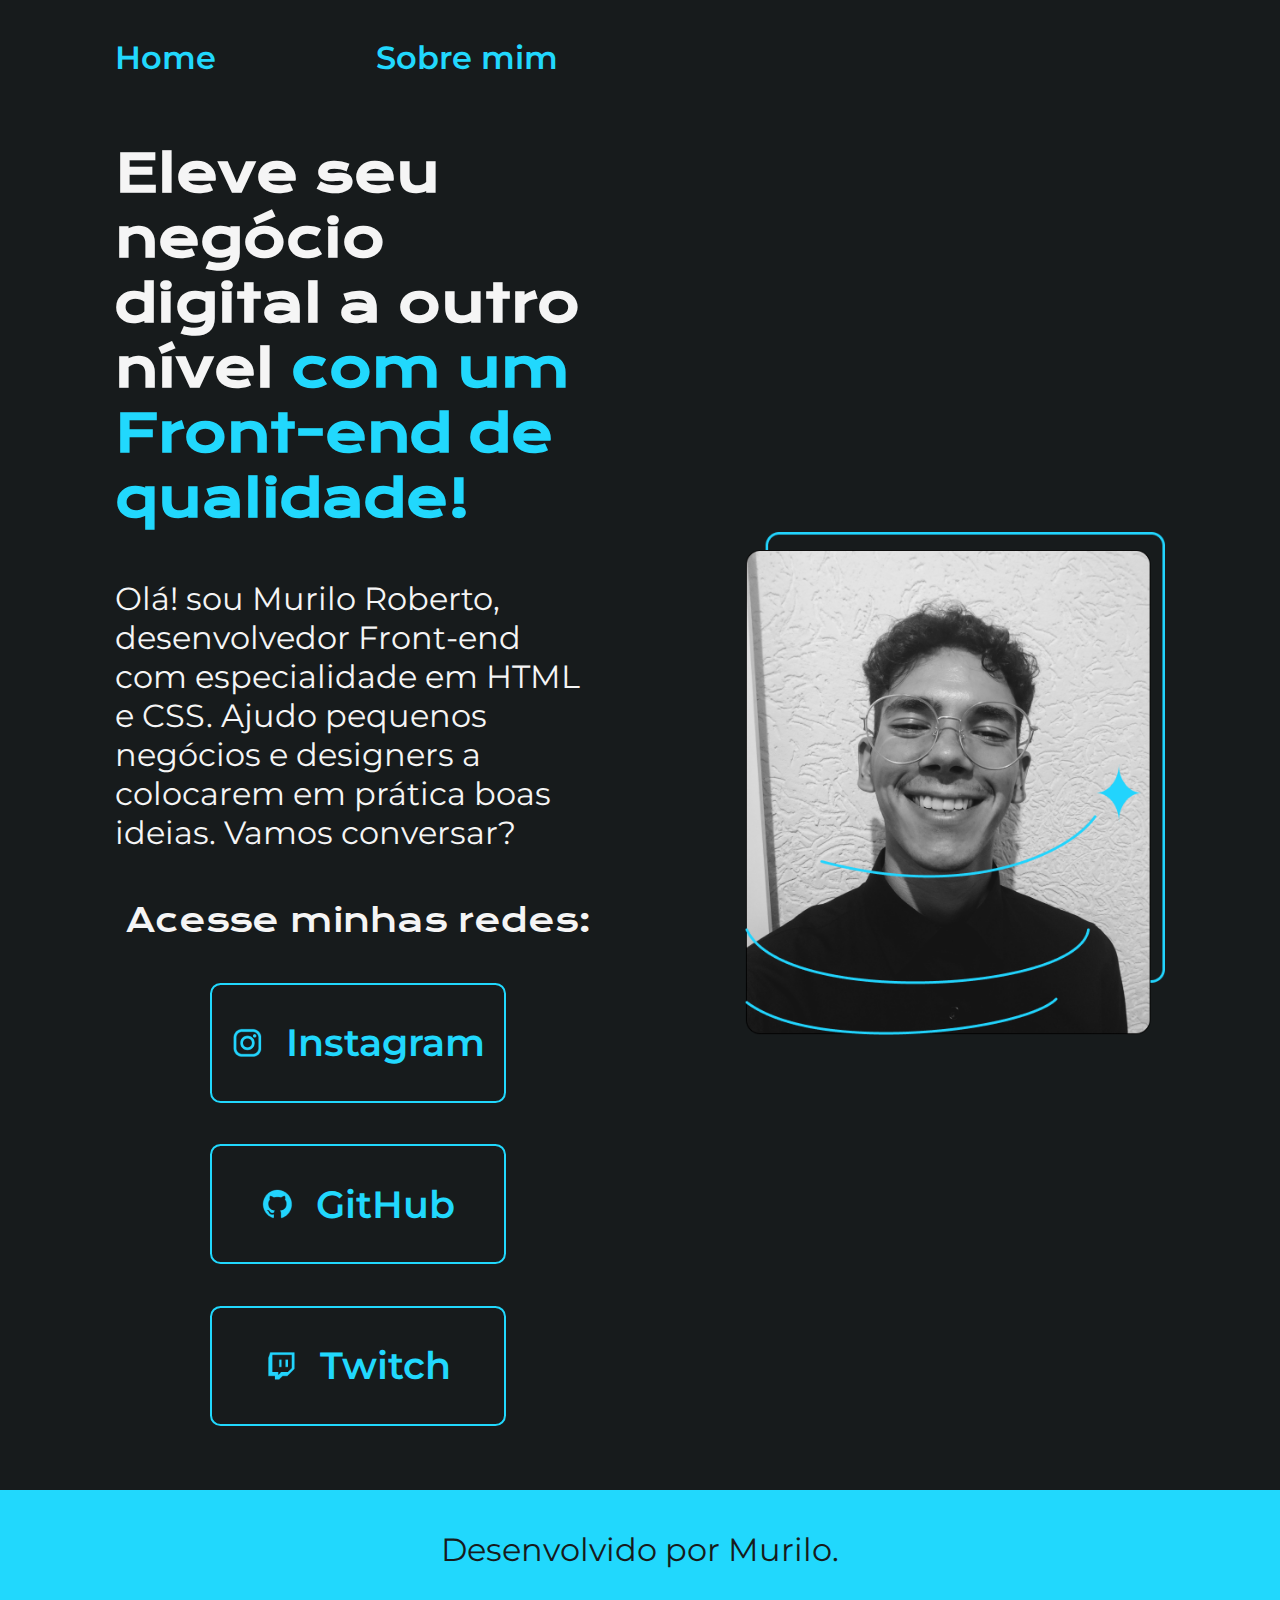
==== index.html @ a3195c80 "primeiro commit" ====
<!DOCTYPE html>
<html lang="pt-br">
  <head>
    <meta charset="UTF-8" />
    <meta http-equiv="X-UA-Compatible" content="IE=edge" />
    <meta name="viewport" content="width=device-width, initial-scale=1.0" />
    <title>Portifolio</title>
    <link rel="stylesheet" href="./styles/style.css" />
  </head>

  <body>
    <header>
      <nav class="cabecalho__menu">
        <a href="index.html" class="cabecalho__menu__link">Home</a>
        <a href="about.html" class="cabecalho__menu__link">Sobre mim</a>
      </nav>
    </header>
    <main class="apresentacao">
      <section class="apresentacao__conteudo">
        <h1 class="apresentacao__conteudo__titulo">
          Eleve seu negócio digital a outro nível<strong
            class="titulo-destaque"
          >
            com um Front-end de qualidade!
          </strong>
        </h1>
        <p class="apresentacao__conteudo__texto">
          Olá! sou Murilo Roberto, desenvolvedor Front-end com especialidade em
          HTML e CSS. Ajudo pequenos negócios e designers a colocarem em prática
          boas ideias. Vamos conversar?
        </p>
        <div class="apresentacao__links">
          <h2 class="apresentacao__links__subtitulo">Acesse minhas redes:</h2>
          <a
            class="apresentacao__links__link"
            href="https://www.instagram.com/murilo.magall"
          >
            <img src="assets/instagram.png" alt="icon instagram" />Instagram</a
          >
          <a
            class="apresentacao__links__link"
            href="https://github.com/MuriloRobem22"
          >
            <img src="assets/github.png" alt="icon github" />GitHub</a
          >
          <a class="apresentacao__links__link" href="x">
            <img src="assets/twitch.png" alt="icon twitch" />Twitch</a
          >
        </div>
      </section>
      <img
        class="apresentacao__img"
        src="assets/Imagemmmuri.png"
        alt="Foto do Murilo"
      />
    </main>
    <footer class="rodape">Desenvolvido por Murilo.</footer>
  </body>
</html>
---- styles/style.css ----
@import url('https://fonts.googleapis.com/css2?family=Krona+One&family=Montserrat:wght@400;600&display=swap');

:root{
    --hue: 550;
    --cor-destaque: hsl(var(--hue), 98%, 56%);
    --cor-text-principal: hsl(var(--hue), 0%, 96%);
    --cor-secundaria: hsl(var(--hue), 10%, 10%);
    --hover: hsl(var(--hue), 44%, 15%);
    --font-krona: 'Krona One', sans-serif;
    --font-montserrat: 'Montserrat', sans-serif;
}

*{
    margin: 0;
    padding: 0;
    text-decoration: none;
}

body{
    box-sizing: border-box;
    background-color: var(--cor-secundaria);
    color: var(--cor-text-principal);
    scroll-behavior: smooth;
}
.cabecalho__menu{
    display: flex;
    padding: 3% 0 0 9% ;
    gap: 10rem;
    font-family: var(--font-montserrat);
}

.cabecalho__menu__link{
    
    font-size: 2rem;
    font-weight: 600;
    color: var(--cor-destaque);
}



.titulo-destaque{
    color: var(--cor-destaque);
}

.apresentacao{
    padding: 5% 9%;
    display: flex;
    align-items: center;
    justify-content: space-between;
    gap: 9rem;

}
.apresentacao__conteudo{
    width: 50%;
    display: flex;
    flex-direction: column;
    gap: 3rem;
}

.apresentacao__conteudo__titulo{
    font-size: 3.2rem;
    font-family: var(--font-krona);
}

.apresentacao__conteudo__texto{
    font-size: 2rem;
    font-family: var(--font-montserrat);
}

.apresentacao__links{
    display: flex;
    justify-content: center;
    align-items: center;
    flex-direction: column;
    gap: 2.6rem;
}

.apresentacao__links__subtitulo{
   font-family: var(--font-krona);
font-weight: 400;
font-size: 2rem;
}

.apresentacao__links__link{
    display: flex;
    background-color: var(--cor-secundaria);
    width: 60%;
    text-align: center;
    align-items: center;
    justify-content: center;
    border-radius: 0.66rem;
    border: solid 0.16rem var(--cor-destaque);
    font-size: 2.4rem;
    font-weight: 600;
    padding: 2.15rem 0;
    text-decoration: none;
    color: var(--cor-destaque);
    font-family: var(--font-montserrat);
    text-align: center;
    gap: 1.333rem;
    transition: all 0.5s;

}

.apresentacao__links__link:hover{
    transition: all 0.5s;
    background-color: var(--hover);

}

.apresentacao__img{
    
    width: 40%;
}

.rodape{
    background-color: var(--cor-destaque);
    width: 100%;
    color: var(--cor-secundaria);
    font-family: var(--font-montserrat);
    padding: 2.5rem 0;
    text-align: center;
    font-size: 2rem;
    font-weight: 400;
}

/*sobre mim*/ 

.apresentacao__conteudo__texto__sb{
    font-size: 2rem;
    font-family: var(--font-montserrat);
    line-height: 3rem;
    font-weight: 400;
    color: var(--cor-text-principal);
}

/* responsibilidade*/

@media (min-width: 414px) and (max-width: 1200px) 
{
    .cabecalho__menu{
        padding: 3% 0 0 30% ;
    }
    .cabecalho__menu__link{
    
        font-size: 3rem;

    }

 .apresentacao{
    flex-direction: column-reverse;
 }
 .apresentacao__img{
    
    width: 65%;
}
.apresentacao__conteudo__titulo{
    font-size: 2.8rem;
    font-family: var(--font-krona);
}

.apresentacao__conteudo__texto{
    font-size: 2.0rem;
    font-family: var(--font-montserrat);
}
.apresentacao__conteudo{
    width: 65%;
    display: flex;
    flex-direction: column;
    gap: 3rem;
}
.apresentacao__conteudo__texto__sb{
    font-size: 2rem;
    line-height: 3rem;
}


.apresentacao__links{
    display: flex;
    justify-content: center;
    align-items: center;
    flex-direction: column;
    gap: 2.6rem;
}

.apresentacao__links__subtitulo{
   font-family: var(--font-krona);
font-weight: 400;
font-size: 2.9rem;
}

.apresentacao__links__link{  
    width: 90%;
    font-size: 2.9rem;
    padding: 2.15rem 0;
    text-align: center;
    gap: 1.333rem;
}

.rodape{
    font-size: 3.3rem;
}

}


@media (min-width: 0px) and (max-width: 414px){
    .cabecalho__menu{
        padding: 3% 0 0 20% ;
    }

    .cabecalho__menu__link{
    
        font-size: 2rem;

    }

 .apresentacao{
    flex-direction: column-reverse;
 }
 .apresentacao__img{
    
    width: 95%;
}
.apresentacao__conteudo__titulo{
    font-size:1.9rem;
    font-family: var(--font-krona);
}

.apresentacao__conteudo__texto{
    font-size: 1.7rem;
    font-family: var(--font-montserrat);
}
.apresentacao__conteudo{
    width: 95%;
    display: flex;
    flex-direction: column;
    gap: 3rem;
}
.apresentacao__conteudo__texto__sb{
    font-size: 1.9rem;
    line-height: 3rem;
}


.apresentacao__links{
    display: flex;
    justify-content: center;
    align-items: center;
    flex-direction: column;
    gap: 2.6rem;
}

.apresentacao__links__subtitulo{
   font-family: var(--font-krona);
font-weight: 400;
font-size: 2.3rem;
}

.apresentacao__links__link{  
    width: 95%;
    font-size: 1.7rem;
    padding: 2.15rem 0;
    text-align: center;
    gap: 1.333rem;
}

.rodape{
    font-size: 2.5rem;
}
}
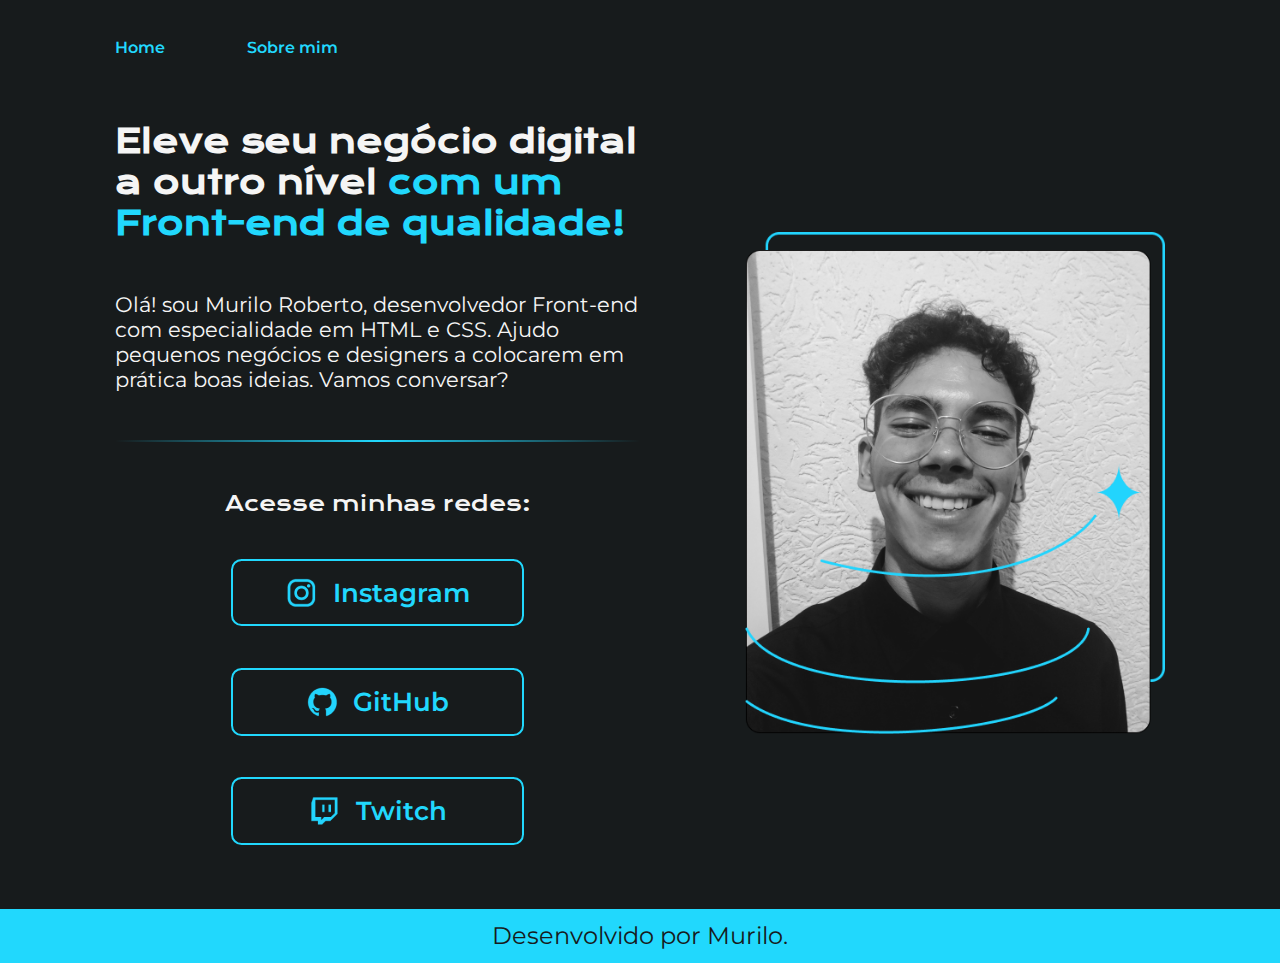
==== commit 38432edf: "Realizei alguns ajustes na responsibilidade e adicionei o divider" ====
--- a/index.html
+++ b/index.html
@@ -29,6 +29,9 @@
           HTML e CSS. Ajudo pequenos negócios e designers a colocarem em prática
           boas ideias. Vamos conversar?
         </p>
+
+        <div class="divider"></div>
+
         <div class="apresentacao__links">
           <h2 class="apresentacao__links__subtitulo">Acesse minhas redes:</h2>
           <a
--- a/styles/style.css
+++ b/styles/style.css
@@ -8,6 +8,8 @@
     --hover: hsl(var(--hue), 44%, 15%);
     --font-krona: 'Krona One', sans-serif;
     --font-montserrat: 'Montserrat', sans-serif;
+    --cor-divider: hsl( 550 , 98%, 56%);
+    --2cor-divider: hsla(190, 98%, 56%, 0);
 }
 
 *{
@@ -15,6 +17,39 @@
     padding: 0;
     text-decoration: none;
 }
+
+
+/* width */
+::-webkit-scrollbar {
+    width: 10px;
+  }
+  
+  ::-webkit-scrollbar-button{
+    cursor: pointer;
+  }
+
+  /* Track */
+  ::-webkit-scrollbar-track {
+    box-shadow: inset 0 0 5px var(--cor-destaque); 
+    border-radius: 10px;
+  }
+   
+  /* Handle */
+  ::-webkit-scrollbar-thumb {
+    box-shadow: inset 0 0 5px var(--hover);
+    background: var(--cor-destaque); 
+    border-radius: 0.66rem;
+  }
+
+  ::selection {
+    color: var(--cor-secundaria);
+    background: var(--cor-destaque);
+  }
+
+  .rodape::selection{
+    color: var(--cor-destaque);
+    background: var(--cor-secundaria);
+  }
 
 body{
     box-sizing: border-box;
@@ -25,13 +60,13 @@
 .cabecalho__menu{
     display: flex;
     padding: 3% 0 0 9% ;
-    gap: 10rem;
+    gap: 7%;
     font-family: var(--font-montserrat);
 }
 
 .cabecalho__menu__link{
     
-    font-size: 2rem;
+    font-size: 1rem;
     font-weight: 600;
     color: var(--cor-destaque);
 }
@@ -47,7 +82,7 @@
     display: flex;
     align-items: center;
     justify-content: space-between;
-    gap: 9rem;
+    gap: 4.4rem;
 
 }
 .apresentacao__conteudo{
@@ -58,12 +93,12 @@
 }
 
 .apresentacao__conteudo__titulo{
-    font-size: 3.2rem;
+    font-size: 2rem;
     font-family: var(--font-krona);
 }
 
 .apresentacao__conteudo__texto{
-    font-size: 2rem;
+    font-size: 1.3rem;
     font-family: var(--font-montserrat);
 }
 
@@ -78,26 +113,26 @@
 .apresentacao__links__subtitulo{
    font-family: var(--font-krona);
 font-weight: 400;
-font-size: 2rem;
+font-size: 1.3rem;
 }
 
 .apresentacao__links__link{
     display: flex;
     background-color: var(--cor-secundaria);
-    width: 60%;
+    width: 55%;
     text-align: center;
     align-items: center;
     justify-content: center;
     border-radius: 0.66rem;
     border: solid 0.16rem var(--cor-destaque);
-    font-size: 2.4rem;
+    font-size: 1.6rem;
     font-weight: 600;
-    padding: 2.15rem 0;
+    padding: 3% 0;
     text-decoration: none;
     color: var(--cor-destaque);
     font-family: var(--font-montserrat);
     text-align: center;
-    gap: 1.333rem;
+    gap: 5%;
     transition: all 0.5s;
 
 }
@@ -118,18 +153,25 @@
     width: 100%;
     color: var(--cor-secundaria);
     font-family: var(--font-montserrat);
-    padding: 2.5rem 0;
-    text-align: center;
-    font-size: 2rem;
+    padding: 1% 0;
+    text-align: center;
+    font-size: 1.5rem;
     font-weight: 400;
 }
 
+.divider{
+    height: 2px;
+    width: 100%;
+    background: rgb(2,0,36);
+background: linear-gradient(90deg, hsla(190, 98%, 56%, 0), hsl( 550 , 98%, 56%) 50%, hsla(190, 98%, 56%, 0) 100%);
+}
+
 /*sobre mim*/ 
 
 .apresentacao__conteudo__texto__sb{
-    font-size: 2rem;
-    font-family: var(--font-montserrat);
-    line-height: 3rem;
+    font-size: 1.1rem;
+    font-family: var(--font-montserrat);
+    line-height: 1.5rem;
     font-weight: 400;
     color: var(--cor-text-principal);
 }
@@ -140,10 +182,89 @@
 {
     .cabecalho__menu{
         padding: 3% 0 0 30% ;
+        gap: 20%;
     }
     .cabecalho__menu__link{
     
-        font-size: 3rem;
+        font-size: 1.8rem;
+        
+    }
+
+ .apresentacao{
+    flex-direction: column-reverse;
+    gap: 4.6rem;
+ }
+ .apresentacao__img{
+    
+    width: 85%;
+}
+.apresentacao__conteudo__titulo{
+    font-size: 2.2rem;
+    font-family: var(--font-krona);
+}
+
+.apresentacao__conteudo__texto{
+    font-size: 1.5rem;
+    font-family: var(--font-montserrat);
+}
+.apresentacao__conteudo{
+    width: 85%;
+    display: flex;
+    flex-direction: column;
+    gap: 2rem;
+}
+.apresentacao__conteudo__texto__sb{
+    font-size: 2rem;
+    line-height: 3rem;
+}
+
+
+.apresentacao__links{
+    display: flex;
+    justify-content: center;
+    align-items: center;
+    flex-direction: column;
+    gap: 2rem;
+}
+
+.apresentacao__links__subtitulo{
+   font-family: var(--font-krona);
+font-weight: 400;
+font-size: 1.7rem;
+}
+
+.apresentacao__links__link{  
+    width: 70%;
+    font-size: 2rem;
+    padding: 5% 0;
+    text-align: center;
+    gap: 1.333rem;
+}
+
+.rodape{
+    font-size: 2rem;
+}
+
+.divider{
+    margin-left: -23%;
+    height: 2px;
+    width: 100vw;
+    background: rgb(2,0,36);
+background: linear-gradient(90deg, hsla(190, 98%, 56%, 0), hsl( 550 , 98%, 56%) 50%, hsla(190, 98%, 56%, 0) 100%);
+}
+
+}
+
+
+@media (min-width: 0px) and (max-width: 414px){
+    .cabecalho__menu{
+        padding: 4% 0 0 20% ;
+        gap: 4rem;
+    }
+
+    .cabecalho__menu__link{
+    
+        font-size: 1.2rem;
 
     }
 
@@ -152,26 +273,26 @@
  }
  .apresentacao__img{
     
-    width: 65%;
+    width: 95%;
 }
 .apresentacao__conteudo__titulo{
-    font-size: 2.8rem;
+    font-size:1.7rem;
     font-family: var(--font-krona);
 }
 
 .apresentacao__conteudo__texto{
-    font-size: 2.0rem;
+    font-size: 1.4rem;
     font-family: var(--font-montserrat);
 }
 .apresentacao__conteudo{
-    width: 65%;
+    width: 100%;
     display: flex;
     flex-direction: column;
     gap: 3rem;
 }
 .apresentacao__conteudo__texto__sb{
-    font-size: 2rem;
-    line-height: 3rem;
+    font-size: 1.3rem;
+    line-height: 2rem;
 }
 
 
@@ -186,88 +307,30 @@
 .apresentacao__links__subtitulo{
    font-family: var(--font-krona);
 font-weight: 400;
-font-size: 2.9rem;
-}
-
-.apresentacao__links__link{  
-    width: 90%;
-    font-size: 2.9rem;
-    padding: 2.15rem 0;
-    text-align: center;
-    gap: 1.333rem;
-}
-
-.rodape{
-    font-size: 3.3rem;
-}
-
-}
-
-
-@media (min-width: 0px) and (max-width: 414px){
-    .cabecalho__menu{
-        padding: 3% 0 0 20% ;
-    }
-
-    .cabecalho__menu__link{
-    
-        font-size: 2rem;
-
-    }
-
- .apresentacao{
-    flex-direction: column-reverse;
- }
- .apresentacao__img{
-    
-    width: 95%;
-}
-.apresentacao__conteudo__titulo{
-    font-size:1.9rem;
-    font-family: var(--font-krona);
-}
-
-.apresentacao__conteudo__texto{
-    font-size: 1.7rem;
-    font-family: var(--font-montserrat);
-}
-.apresentacao__conteudo{
-    width: 95%;
-    display: flex;
-    flex-direction: column;
-    gap: 3rem;
-}
-.apresentacao__conteudo__texto__sb{
-    font-size: 1.9rem;
-    line-height: 3rem;
-}
-
-
-.apresentacao__links{
-    display: flex;
-    justify-content: center;
-    align-items: center;
-    flex-direction: column;
-    gap: 2.6rem;
-}
-
-.apresentacao__links__subtitulo{
-   font-family: var(--font-krona);
-font-weight: 400;
-font-size: 2.3rem;
+font-size: 1.3rem;
 }
 
 .apresentacao__links__link{  
     width: 95%;
+    font-size: 1.3rem;
+    padding: 5% 0;
+    text-align: center;
+    gap: 1.333rem;
+}
+
+.rodape{
+
     font-size: 1.7rem;
-    padding: 2.15rem 0;
-    text-align: center;
-    gap: 1.333rem;
-}
-
-.rodape{
-    font-size: 2.5rem;
-}
-}
-
-
+}
+
+.divider{
+    margin-left: -13%;
+    height: 2px;
+    width: 100vw;
+    background: rgb(2,0,36);
+background: linear-gradient(90deg, var(--2cor-divider), var(--cor-divider) 50%, var(--2cor-divider) 100%);
+}
+
+}
+
+
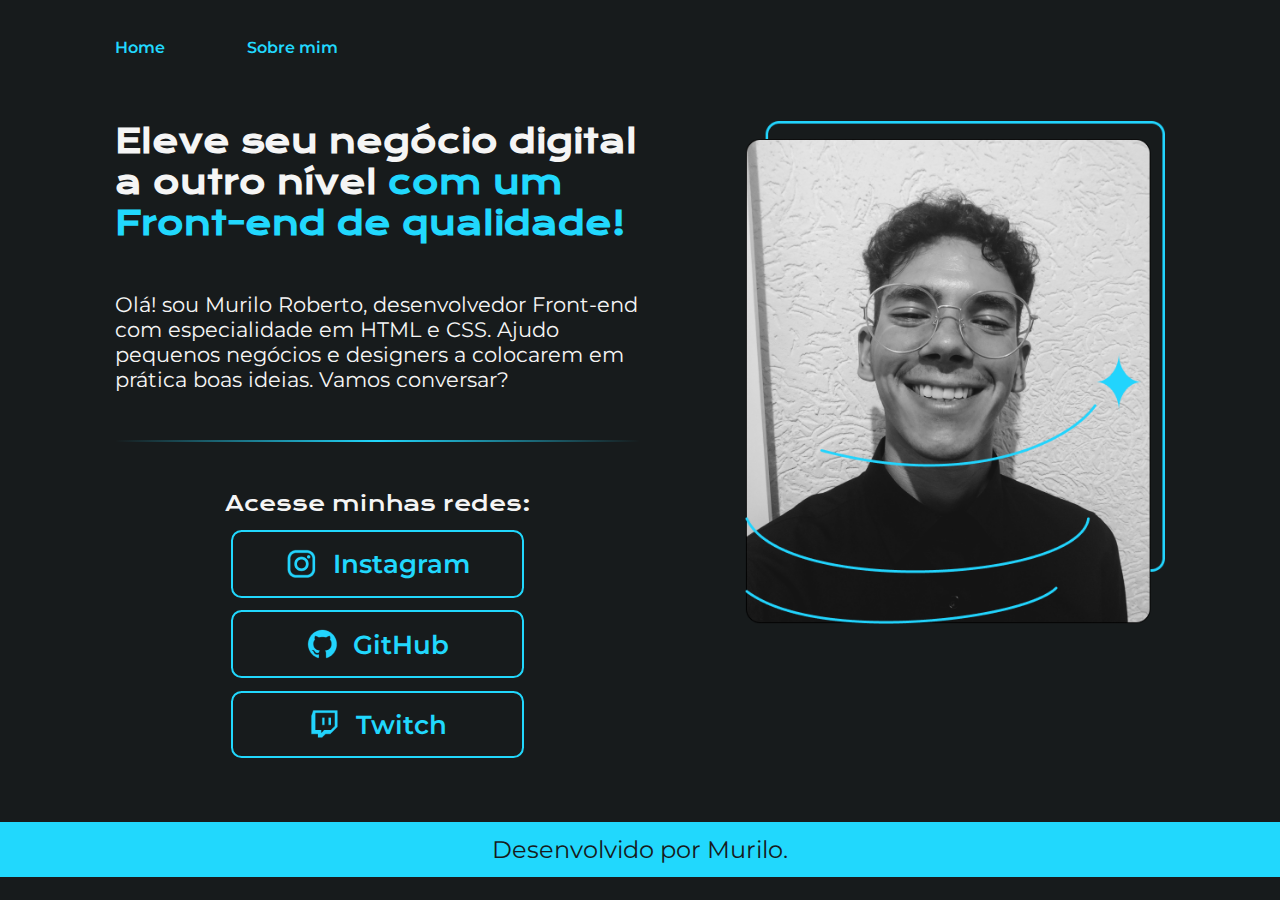
==== commit 2bfc2bbb: "feature" ====
--- a/index.html
+++ b/index.html
@@ -46,7 +46,7 @@
           >
             <img src="assets/github.png" alt="icon github" />GitHub</a
           >
-          <a class="apresentacao__links__link" href="x">
+          <a class="apresentacao__links__link" href="#">
             <img src="assets/twitch.png" alt="icon twitch" />Twitch</a
           >
         </div>
--- a/styles/style.css
+++ b/styles/style.css
@@ -8,8 +8,8 @@
     --hover: hsl(var(--hue), 44%, 15%);
     --font-krona: 'Krona One', sans-serif;
     --font-montserrat: 'Montserrat', sans-serif;
-    --cor-divider: hsl( 550 , 98%, 56%);
-    --2cor-divider: hsla(190, 98%, 56%, 0);
+    --cor-divider: hsl( var(--hue) , 98%, 56%);
+    --2cor-divider: hsla(var(--hue), 98%, 56%, 0);
 }
 
 *{
@@ -80,9 +80,9 @@
 .apresentacao{
     padding: 5% 9%;
     display: flex;
-    align-items: center;
+    align-items: flex-start;
     justify-content: space-between;
-    gap: 4.4rem;
+    gap: .4rem;
 
 }
 .apresentacao__conteudo{
@@ -107,7 +107,7 @@
     justify-content: center;
     align-items: center;
     flex-direction: column;
-    gap: 2.6rem;
+    gap: .8rem;
 }
 
 .apresentacao__links__subtitulo{
@@ -163,7 +163,7 @@
     height: 2px;
     width: 100%;
     background: rgb(2,0,36);
-background: linear-gradient(90deg, hsla(190, 98%, 56%, 0), hsl( 550 , 98%, 56%) 50%, hsla(190, 98%, 56%, 0) 100%);
+background: linear-gradient(90deg, var(--2cor-divider), var(--cor-divider) 50%, var(--2cor-divider) 100%);
 }
 
 /*sobre mim*/ 
@@ -250,7 +250,7 @@
     height: 2px;
     width: 100vw;
     background: rgb(2,0,36);
-background: linear-gradient(90deg, hsla(190, 98%, 56%, 0), hsl( 550 , 98%, 56%) 50%, hsla(190, 98%, 56%, 0) 100%);
+background: linear-gradient(90deg, var(--2cor-divider), var(--cor-divider) 50%, var(--cor-divider) 100%);
 }
 
 }
